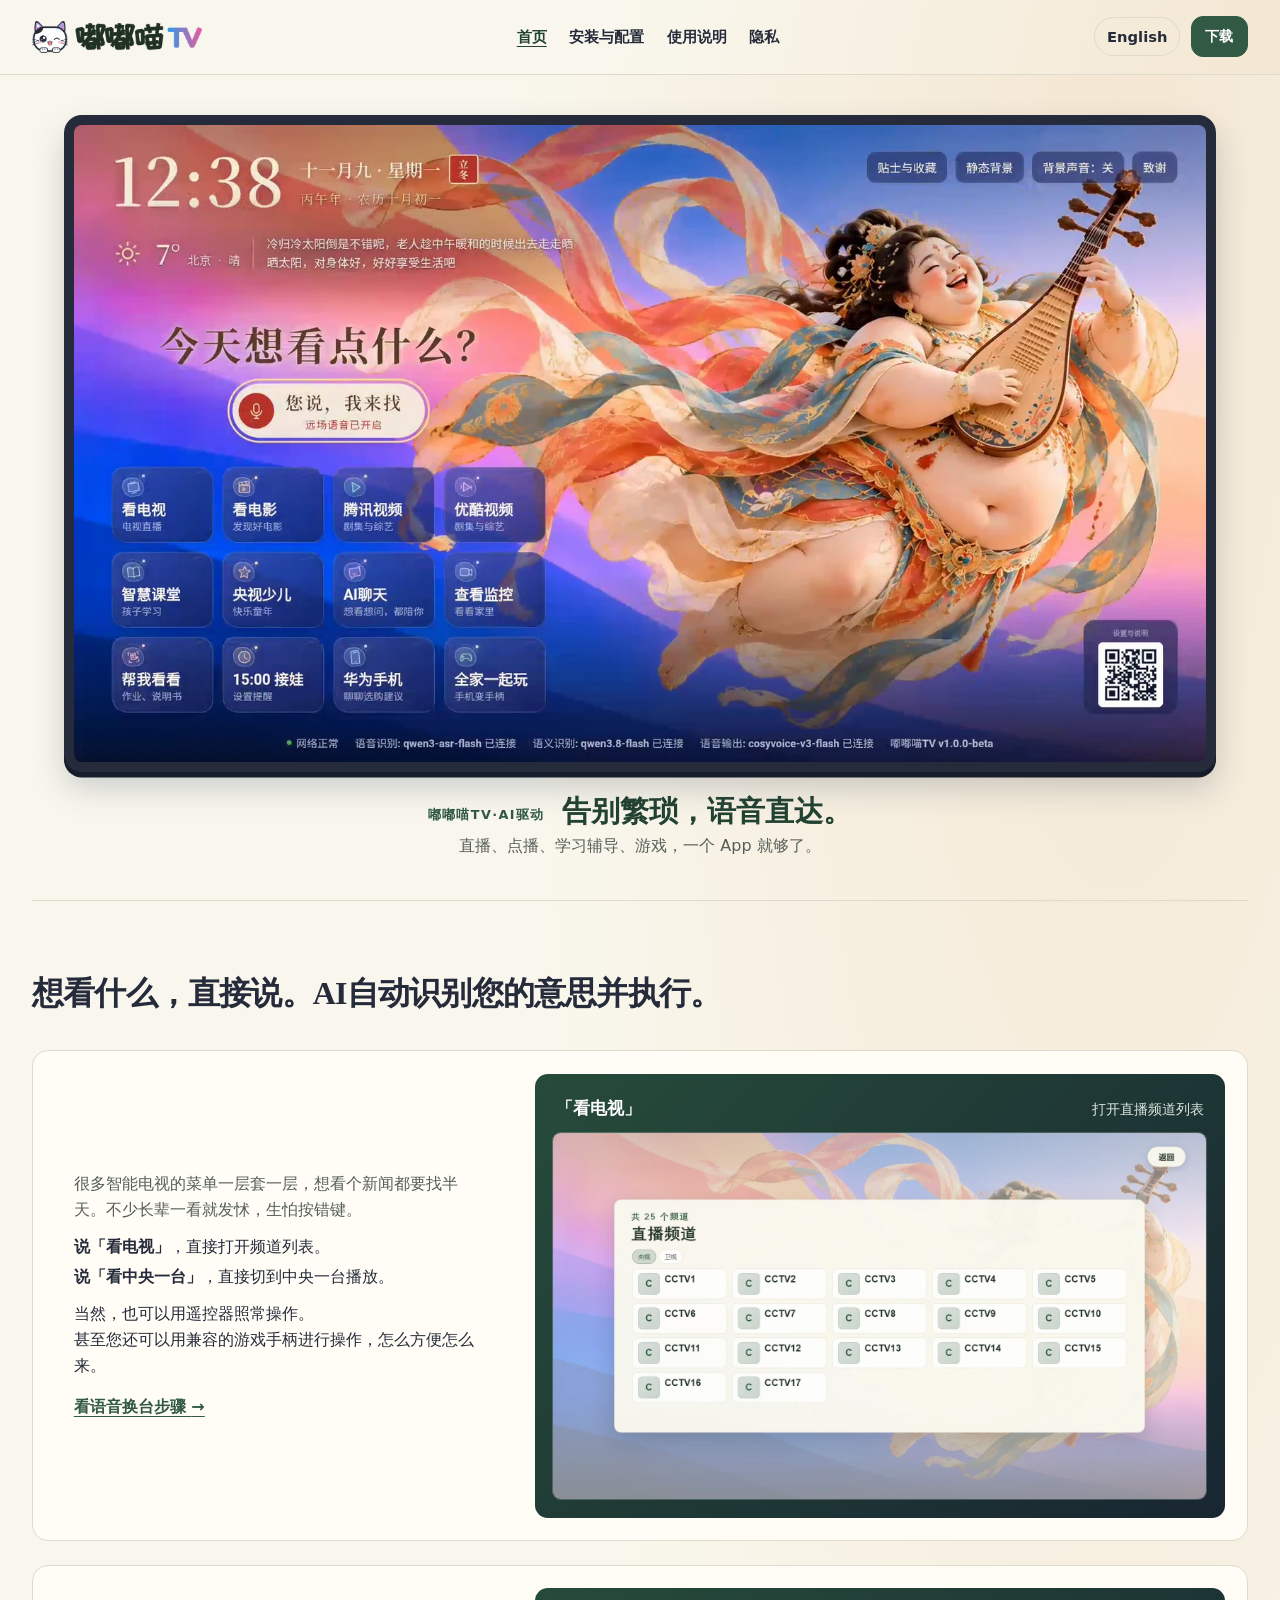
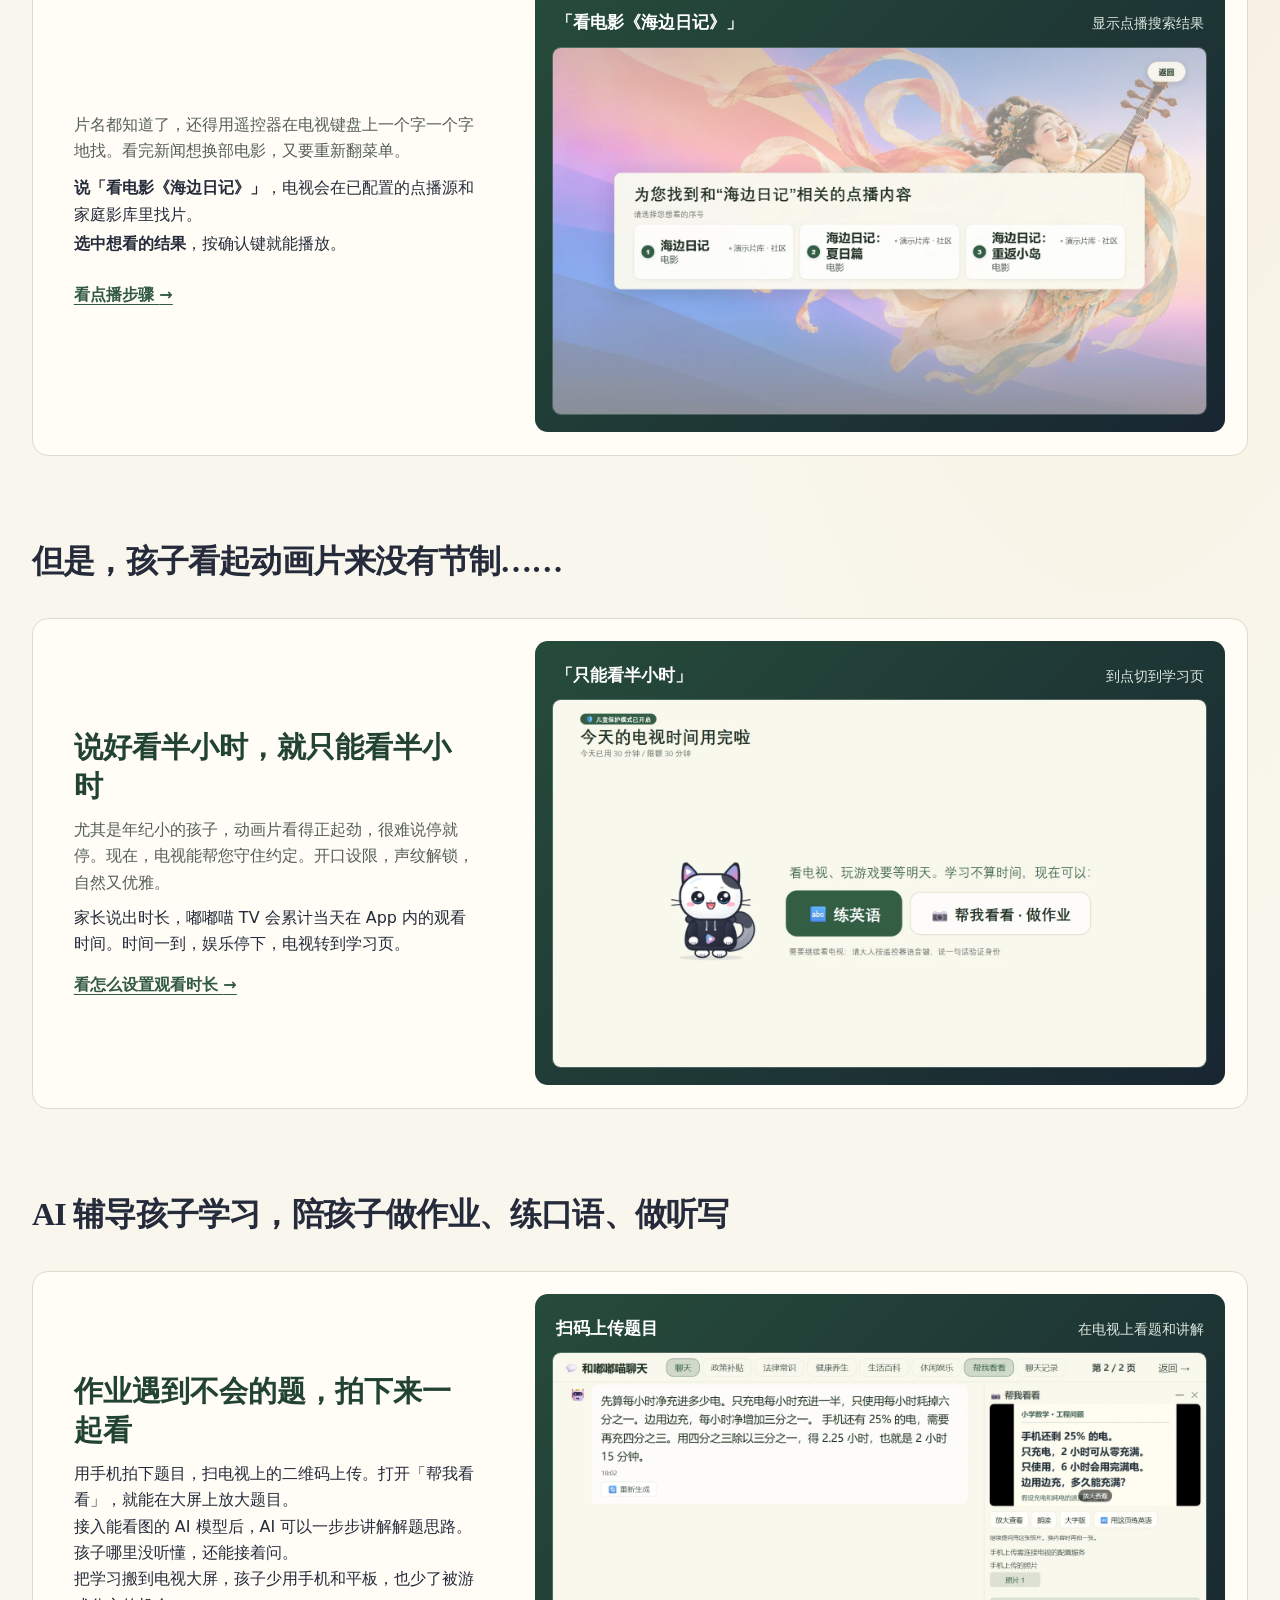
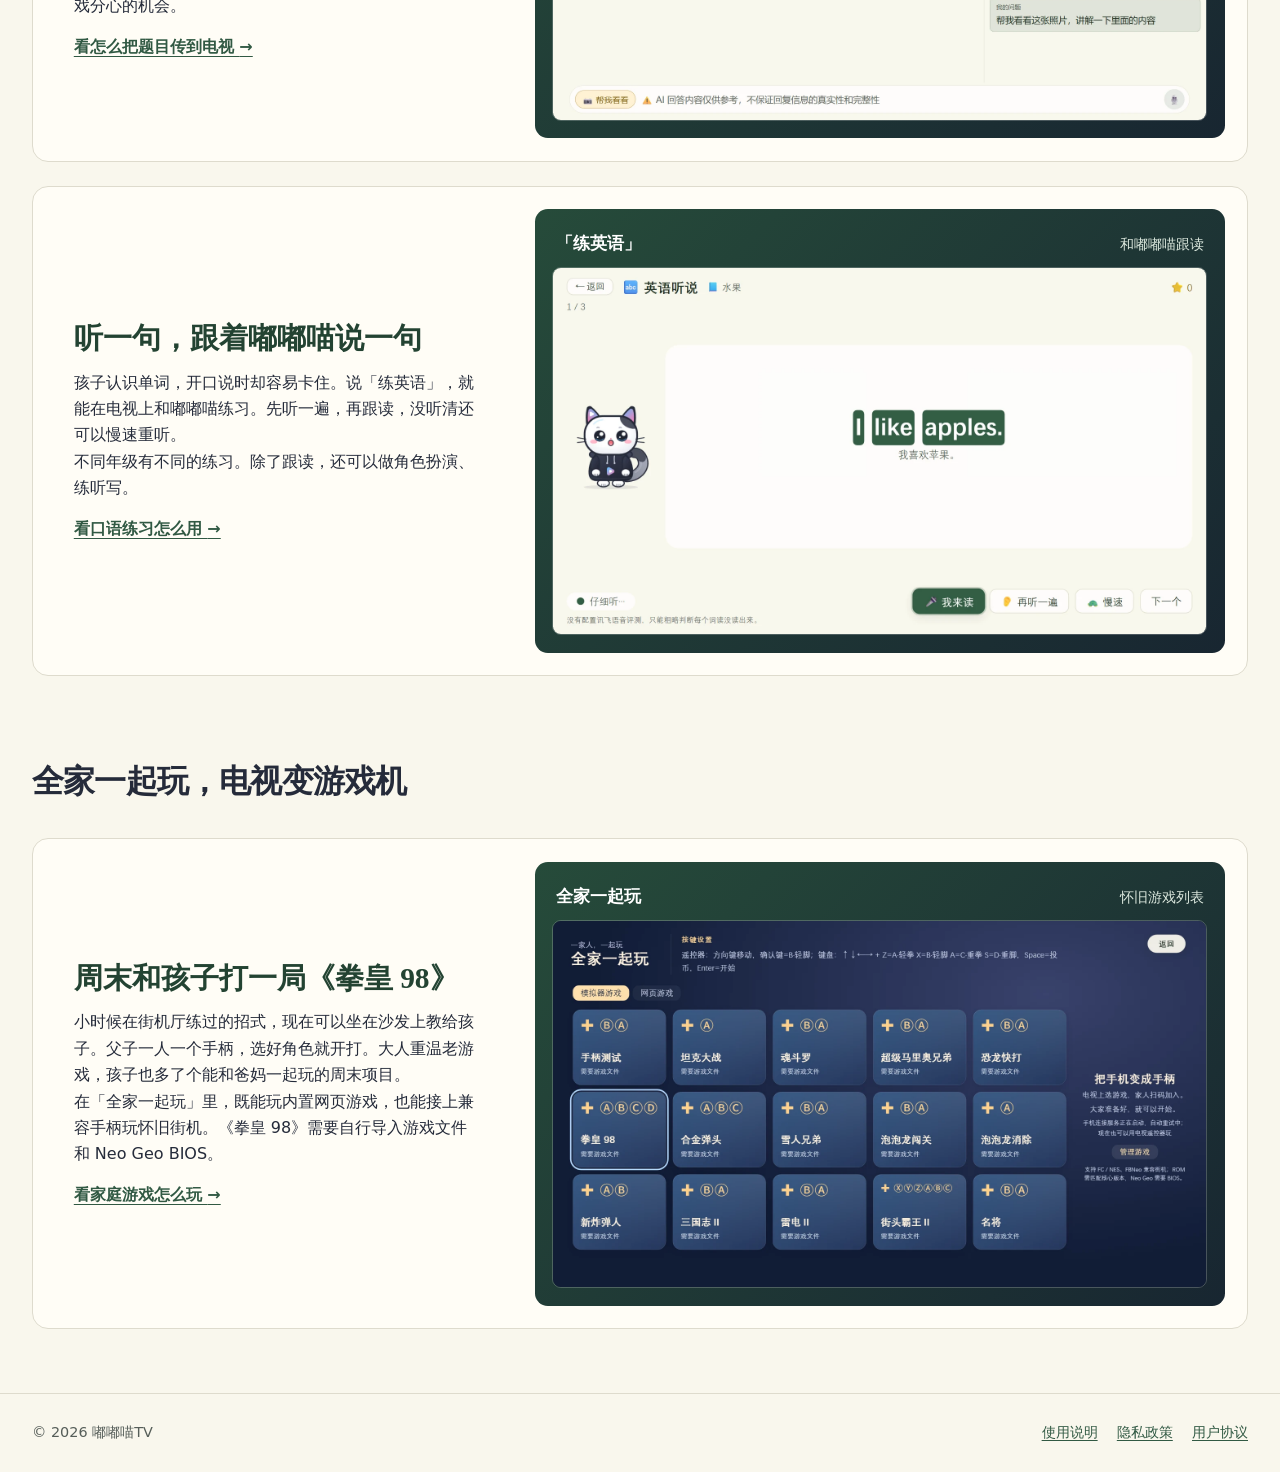
==== index.html @ 06c304d7 "Publish DodoMeow TV static website" ====
<!doctype html>
<html lang="zh-CN">
<head>
  <meta charset="utf-8">
  <meta name="viewport" content="width=device-width, initial-scale=1">
  <title>嘟嘟喵TV｜语音看直播、找电影</title>
  <meta name="description" content="告别繁琐，语音直达。说频道名换台，说片名找电影。完整版支持电视本机语音识别，装好后可让家里电脑上的 AI 助手通过局域网配置。">
  <meta property="og:title" content="嘟嘟喵TV｜告别繁琐，语音直达">
  <meta property="og:description" content="说台名换台，说片名找电影。完整版支持本机语音识别，也能用家里的 AI 助手配置电视。">
  <meta property="og:type" content="website">
  <meta property="og:image" content="media/zh-hero.webp?v=cn-20261109">
  <link rel="alternate" hreflang="en" href="en/index.html">
  <link rel="icon" href="img/favicon.png">
  <link rel="apple-touch-icon" href="img/apple-touch-icon.png">
  <link rel="stylesheet" href="css/base.css">
  <link rel="stylesheet" href="css/home.css?v=section-spacing-20261112">
  <script src="js/home-sections.js" defer></script>
</head>
<body class="home">
  <a class="skip-link button small" href="#content">跳到正文</a>
  <header class="topbar">
    <div class="wrap topbar-inner">
      <a class="brand" href="index.html"><img src="img/lockup-cn.png" alt="嘟嘟喵TV" width="492" height="93"></a>
      <nav class="nav-links" aria-label="主导航">
        <a href="index.html" aria-current="page">首页</a><a href="setup.html">安装与配置</a><a href="guide.html">使用说明</a><a href="privacy-overview.html">隐私</a>
      </nav>
      <div class="nav-end"><a class="locale-link" href="en/index.html" lang="en">English</a><a class="button small" href="setup.html#editions">下载</a></div>
    </div>
  </header>
  <main id="content">
    <section class="home-intro" aria-labelledby="hero-title">
      <figure class="wrap hero-art">
        <div class="tv-screen">
          <video src="media/zh-desktop.mp4?v=cn-20261109" poster="media/zh-desktop.webp?v=cn-20261109" width="1920" height="1080" autoplay muted loop playsinline aria-label="嘟嘟喵电视首页的飞天动态桌面"></video>
        </div>
      </figure>
      <div class="wrap intro-copy">
        <h1 id="hero-title"><span class="eyebrow">嘟嘟喵TV·AI驱动</span> 告别繁琐，语音直达。</h1>
        <p>直播、点播、学习辅导、游戏，一个 App 就够了。</p>
      </div>
    </section>
    <section class="wrap home-screen family-stories" id="family" aria-labelledby="family-title">
      <div class="section-heading">
        <h2 id="family-title">想看什么，直接说。AI自动识别您的意思并执行。</h2>
      </div>
      <article class="family-story" data-promo="live" aria-label="语音看电视">
        <div class="story-copy">
          <p class="story-pain">很多智能电视的菜单一层套一层，想看个新闻都要找半天。不少长辈一看就发怵，生怕按错键。</p>
          <div class="story-commands">
            <p><strong>说「看电视」</strong>，直接打开频道列表。</p>
            <p><strong>说「看中央一台」</strong>，直接切到中央一台播放。</p>
          </div>
          <p>当然，也可以用遥控器照常操作。</p>
          <p>甚至您还可以用兼容的游戏手柄进行操作，怎么方便怎么来。</p>
          <a class="text-link" href="guide.html#live">看语音换台步骤 <span aria-hidden="true">→</span></a>
        </div>
        <figure class="product-visual">
          <figcaption>
            <strong>「看电视」</strong>
            <span>打开直播频道列表</span>
          </figcaption>
          <img class="story-image" src="media/zh-channels.webp?v=family-20261112" width="1600" height="900" alt="国内版嘟嘟喵 TV 的直播频道列表" loading="lazy">
        </figure>
      </article>
      <article class="family-story" data-promo="vod" aria-label="语音点播电影">
        <div class="story-copy">
          <p class="story-pain">片名都知道了，还得用遥控器在电视键盘上一个字一个字地找。看完新闻想换部电影，又要重新翻菜单。</p>
          <div class="story-commands">
            <p><strong>说「看电影《海边日记》」</strong>，电视会在已配置的点播源和家庭影库里找片。</p>
            <p><strong>选中想看的结果</strong>，按确认键就能播放。</p>
          </div>
          <a class="text-link" href="guide.html#movies">看点播步骤 <span aria-hidden="true">→</span></a>
        </div>
        <figure class="product-visual">
          <figcaption>
            <strong>「看电影《海边日记》」</strong>
            <span>显示点播搜索结果</span>
          </figcaption>
          <img class="story-image" src="media/zh-vod-search.webp" width="1600" height="900" alt="嘟嘟喵 TV 在演示片库中找到《海边日记》和相关影片" loading="lazy">
        </figure>
      </article>
      <div class="section-heading">
        <h2>但是，孩子看起动画片来没有节制……</h2>
      </div>
      <article class="family-story" data-promo="limits">
        <div class="story-copy">
          <h3>说好看半小时，就只能看半小时</h3>
          <p class="story-pain">尤其是年纪小的孩子，动画片看得正起劲，很难说停就停。现在，电视能帮您守住约定。开口设限，声纹解锁，自然又优雅。</p>
          <p>家长说出时长，嘟嘟喵 TV 会累计当天在 App 内的观看时间。时间一到，娱乐停下，电视转到学习页。</p>
          <a class="text-link" href="guide.html#limits">看怎么设置观看时长 <span aria-hidden="true">→</span></a>
        </div>
        <figure class="product-visual">
          <figcaption>
            <strong>「只能看半小时」</strong>
            <span>到点切到学习页</span>
          </figcaption>
          <img class="story-image" src="media/zh-viewing-limit.webp?v=current-mascot" width="1600" height="900" alt="观看时间用完后，嘟嘟喵 TV 显示听说练习和作业入口" loading="lazy">
        </figure>
      </article>
      <div class="section-heading">
        <h2>AI 辅导孩子学习，陪孩子做作业、练口语、做听写</h2>
      </div>
      <article class="family-story" data-promo="look">
        <div class="story-copy">
          <h3>作业遇到不会的题，拍下来一起看</h3>
          <p>用手机拍下题目，扫电视上的二维码上传。打开「帮我看看」，就能在大屏上放大题目。</p>
          <p>接入能看图的 AI 模型后，AI 可以一步步讲解解题思路。孩子哪里没听懂，还能接着问。</p>
          <p>把学习搬到电视大屏，孩子少用手机和平板，也少了被游戏分心的机会。</p>
          <a class="text-link" href="guide.html#look">看怎么把题目传到电视 <span aria-hidden="true">→</span></a>
        </div>
        <figure class="product-visual">
          <figcaption>
            <strong>扫码上传题目</strong>
            <span>在电视上看题和讲解</span>
          </figcaption>
          <img class="story-image" src="media/zh-homework-demo.webp?v=fullscreen-ui" width="1600" height="900" alt="嘟嘟喵 TV 显示手机边用边充的原题和解题思路" loading="lazy">
        </figure>
      </article>
      <article class="family-story" id="speaking-practice" data-promo="speaking">
        <div class="story-copy">
          <h3>听一句，跟着嘟嘟喵说一句</h3>
          <p>孩子认识单词，开口说时却容易卡住。说「练英语」，就能在电视上和嘟嘟喵练习。先听一遍，再跟读，没听清还可以慢速重听。</p>
          <p>不同年级有不同的练习。除了跟读，还可以做角色扮演、练听写。</p>
          <a class="text-link" href="guide.html#language">看口语练习怎么用 <span aria-hidden="true">→</span></a>
        </div>
        <figure class="product-visual">
          <figcaption>
            <strong>「练英语」</strong>
            <span>和嘟嘟喵跟读</span>
          </figcaption>
          <img class="story-image" src="media/zh-practice.webp" width="1600" height="900" alt="国内版英语跟读界面，嘟嘟喵陪孩子练习 I like apples" loading="lazy">
        </figure>
      </article>
      <div class="section-heading" id="family-games">
        <h2>全家一起玩，电视变游戏机</h2>
      </div>
      <article class="family-story" data-promo="games">
        <div class="story-copy">
          <h3>周末和孩子打一局《拳皇 98》</h3>
          <p>小时候在街机厅练过的招式，现在可以坐在沙发上教给孩子。父子一人一个手柄，选好角色就开打。大人重温老游戏，孩子也多了个能和爸妈一起玩的周末项目。</p>
          <p>在「全家一起玩」里，既能玩内置网页游戏，也能接上兼容手柄玩怀旧街机。《拳皇 98》需要自行导入游戏文件和 Neo Geo BIOS。</p>
          <a class="text-link" href="guide.html#games">看家庭游戏怎么玩 <span aria-hidden="true">→</span></a>
        </div>
        <figure class="product-visual">
          <figcaption>
            <strong>全家一起玩</strong>
            <span>怀旧游戏列表</span>
          </figcaption>
          <img class="story-image" src="media/zh-retro-games.webp" width="1600" height="900" alt="国内版家庭游戏大厅的怀旧游戏列表，焦点停在拳皇 98" loading="lazy">
        </figure>
      </article>
    </section>
  </main>
  <footer class="site-footer"><div class="wrap footer-inner"><span>© 2026 嘟嘟喵TV</span><div class="footer-links"><a href="guide.html">使用说明</a><a href="privacy.html">隐私政策</a><a href="terms.html">用户协议</a></div></div></footer>
</body>
</html>
---- css/base.css ----
:root {
  color-scheme: light;
  --canvas: #f9f7ed;
  --paper: #fffdf6;
  --ink: #252b3a;
  --muted: #565e59;
  --green: #315943;
  --green-dark: #234332;
  --line: #dedbcd;
  --blue: #5bc2ff;
  --pink: #ff7eb6;
  --sans: "Microsoft YaHei UI", "PingFang SC", "Noto Sans CJK SC", system-ui, sans-serif;
  --serif: "Noto Serif CJK SC", "Songti SC", "SimSun", Georgia, serif;
  --wrap: 76rem;
}
:root[lang="en"] { --serif: Georgia, "Times New Roman", serif; }

*, *::before, *::after { box-sizing: border-box; }
html { scroll-padding-top: 1.25rem; }
body { margin: 0; background: var(--canvas); color: var(--ink); font: 1rem/1.65 var(--sans); }
button, input { font: inherit; }
button { color: inherit; }
h1, h2, h3, p { margin: 0; }
img, video { display: block; max-width: 100%; }
a { color: var(--green); }
:focus-visible { outline: 3px solid var(--green); outline-offset: 4px; }
[hidden] { display: none !important; }

.wrap { width: min(100% - 3rem, var(--wrap)); margin-inline: auto; }
.topbar { border-bottom: 1px solid var(--line); }
.topbar-inner {
  display: flex;
  align-items: center;
  justify-content: space-between;
  gap: 1.25rem;
  min-height: 4.6rem;
  padding-block: .65rem;
}
.brand { display: inline-flex; align-items: center; flex: 0 0 auto; }
.brand img { width: 10.6rem; height: auto; }
.nav-links { display: flex; flex-wrap: wrap; gap: .35rem 1.4rem; align-items: center; }
.nav-links a, .locale-link { text-decoration: none; color: var(--ink); font-size: .92rem; font-weight: 650; }
.nav-links a:hover, .locale-link:hover { text-decoration: underline; text-underline-offset: .25em; }
.locale-link { padding: .4rem .75rem; border: 1px solid var(--line); border-radius: 2rem; white-space: nowrap; }
.nav-end { display: flex; gap: .8rem; align-items: center; }

.button {
  min-height: 2.85rem;
  padding: .65rem 1.1rem;
  border: 1px solid var(--green);
  border-radius: .75rem;
  background: var(--green);
  color: white;
  text-decoration: none;
  font-weight: 700;
  line-height: 1.35;
  display: inline-flex;
  align-items: center;
  justify-content: center;
  gap: .45rem;
  cursor: pointer;
  text-align: center;
}
.button:hover { background: var(--green-dark); }
.button.outline { background: transparent; color: var(--green-dark); border-color: #aab7a8; }
.button.outline:hover { background: #e9eee3; }
.button[aria-disabled="true"], .button:disabled { cursor: default; opacity: .48; }
.button.small { min-height: 2.55rem; font-size: .9rem; padding: .5rem .85rem; }
.button svg { width: 1rem; height: 1rem; flex: none; }
.text-link { display: inline-block; text-underline-offset: .22em; font-weight: 700; }
.eyebrow { color: var(--green); font-size: .8rem; font-weight: 800; letter-spacing: .11em; }
.skip-link { position: absolute; z-index: 5; top: .5rem; left: .5rem; transform: translateY(-170%); }
.skip-link:focus { transform: none; }

.site-footer { border-top: 1px solid var(--line); padding: 1.7rem 0; color: var(--muted); font-size: .9rem; }
.footer-inner { display: flex; flex-wrap: wrap; align-items: center; justify-content: space-between; gap: .8rem 1.5rem; }
.footer-links { display: flex; gap: .45rem 1.2rem; flex-wrap: wrap; }
.footer-links a { text-underline-offset: .2em; }

.clip-dialog {
  width: min(56rem, calc(100% - 1.25rem));
  max-height: calc(100% - 1.25rem);
  padding: 0;
  border: 1px solid #d8d7cc;
  border-radius: 1rem;
  background: var(--paper);
  color: var(--ink);
  box-shadow: 0 1.25rem 5rem #16221950;
}
.clip-dialog::backdrop { background: #1b2823bb; }
.clip-heading { display: flex; align-items: center; justify-content: space-between; gap: .75rem; padding: .65rem .8rem .65rem 1.15rem; }
.clip-heading h2 { font-size: 1.05rem; }
.clip-dialog video { width: 100%; max-height: min(69vh, 35rem); background: #161c22; }
.clip-note { padding: .65rem 1.15rem .85rem; font-size: .86rem; color: var(--muted); }

@media (max-width: 650px) {
  .wrap { width: calc(100% - 2rem); }
  .topbar-inner { min-height: 3.9rem; gap: .5rem; }
  .brand img { width: 8.25rem; }
  .nav-end { gap: .5rem; }
  .locale-link { font-size: .83rem; }
}
---- css/home.css ----
html:has(> .home) {
  --topbar-height: calc(4.6rem + 1px);
  scroll-padding-top: var(--topbar-height);
  scroll-snap-type: y proximity;
}
html:has(> .detail-page) { scroll-snap-type: none; }
.home {
  background:
    radial-gradient(ellipse at 87% 3%, #f4e7d3 0%, transparent 38rem),
    var(--canvas);
}
.home .topbar {
  position: sticky;
  top: 0;
  z-index: 3;
  background: linear-gradient(105deg, var(--canvas) 48%, #f4e7d3);
}
.home .topbar-inner { gap: 1.35rem; }
.home .nav-end { gap: .65rem; }
.home .nav-links a[aria-current="page"] {
  color: var(--green-dark);
  text-decoration: underline;
  text-underline-offset: .25em;
}
.home-intro, .home-screen {
  min-height: calc(100vh - var(--topbar-height));
  min-height: calc(100dvh - var(--topbar-height));
  scroll-snap-align: start;
}
.home-intro {
  --intro-spacing: clamp(.75rem, 2.5vh, 1.5rem);
  --intro-copy-height: 4.25rem;
  display: grid;
  align-content: center;
  gap: var(--intro-spacing);
  padding-block: var(--intro-spacing);
}
.intro-copy { text-align: center; }
.intro-copy h1 {
  font: 700 clamp(1.35rem, 2.25vw, 2rem)/1.2 var(--serif);
  color: var(--green-dark);
}
.intro-copy .eyebrow {
  display: inline-block;
  font-family: var(--sans);
  margin-inline-end: .65rem;
  vertical-align: middle;
}
.intro-copy p { margin-top: .3rem; color: var(--muted); }
.hero-art {
  max-width: 72rem;
  max-width: clamp(16rem, calc((100dvh - var(--topbar-height) - var(--intro-spacing) * 3 - var(--intro-copy-height) - 1rem) * 16 / 9), 72rem);
  margin-block: 0;
}
.home-screen {
  display: grid;
  align-content: center;
  padding-block: clamp(1rem, 2.6vh, 2.25rem);
  border-top: 1px solid var(--line);
}
.home .site-footer { scroll-snap-align: end; }
.tv-screen {
  position: relative;
  border: clamp(.35rem, .8vw, .7rem) solid #252b3a;
  background: #252b3a;
  border-radius: clamp(.65rem, 1.4vw, 1.2rem);
  box-shadow: 0 1rem 2rem #1f2d4935, 0 .35rem 0 #161c26;
  overflow: hidden;
}
.tv-screen video { width: 100%; height: auto; }
.play-link {
  display: inline-flex;
  align-items: center;
  gap: .32rem;
  border: 0;
  background: transparent;
  color: var(--green-dark);
  padding: .25rem .35rem;
  min-height: 2.75rem;
  font-weight: 750;
  cursor: pointer;
}
.play-link:hover { text-decoration: underline; text-underline-offset: .22em; }
.play-link svg { width: 1rem; height: 1rem; }

.section-heading { margin-bottom: 1.05rem; }
.section-heading :is(h1, h2) {
  font: 700 clamp(1.95rem, 3.7vw, 3.25rem)/1.15 var(--serif);
  margin-block: .32em .3em;
  letter-spacing: -.025em;
  text-wrap: balance;
}
.section-heading > p:last-child { color: var(--muted); }

.feature-grid { display: grid; grid-template-columns: repeat(3, minmax(0, 1fr)); gap: clamp(.85rem, 2vw, 1.5rem); }
.feature-card {
  display: flex;
  flex-direction: column;
  border: 1px solid var(--line);
  border-radius: 1rem;
  overflow: hidden;
  background: var(--paper);
}
.feature-image { display: block; width: 100%; height: auto; aspect-ratio: 16 / 9; object-fit: cover; }
.feature-copy { display: flex; flex: 1; flex-direction: column; gap: .55rem; padding: clamp(.95rem, 2vw, 1.45rem); }
.feature-copy :is(h2, h3) { color: var(--green-dark); font-size: clamp(1.12rem, 1.6vw, 1.5rem); line-height: 1.35; }
.feature-copy p { color: var(--muted); }
.feature-copy > .text-link { align-self: flex-start; margin-top: auto; padding-top: .3rem; }
.guide-summary { padding-block: clamp(1.5rem, 4vw, 3rem) clamp(2rem, 5vw, 4rem); }
.guide-summary .section-heading { margin-bottom: clamp(1.25rem, 3vw, 2rem); }
.feature-actions { display: flex; flex-wrap: wrap; gap: .25rem 1rem; align-items: center; margin-top: auto; }
.feature-actions .play-link { padding-inline: 0; }

.family-stories { padding-block: clamp(2rem, 5vw, 4rem); }
.family-stories .section-heading { margin-bottom: clamp(1rem, 2.5vw, 1.8rem); }
.family-stories .section-heading h2 { font-size: clamp(1.4rem, 2.5vw, 2.25rem); }
.family-story {
  display: grid;
  grid-template-columns: minmax(0, .78fr) minmax(0, 1.22fr);
  align-items: center;
  gap: clamp(1.1rem, 3vw, 2.5rem);
  padding: clamp(.8rem, 2vw, 1.4rem);
  border: 1px solid var(--line);
  border-radius: 1rem;
  background: var(--paper);
}
.family-story + .family-story { margin-top: clamp(.95rem, 2vw, 1.5rem); }
.family-stories .family-story + .section-heading { margin-top: clamp(2.5rem, 6vw, 5rem); }
.product-visual {
  margin: 0;
  padding: clamp(.55rem, 1.5vw, 1.1rem);
  border-radius: .8rem;
  background: linear-gradient(135deg, #264b3a, #182631);
  color: #fff;
}
.product-visual figcaption {
  display: flex;
  flex-wrap: wrap;
  justify-content: space-between;
  align-items: baseline;
  gap: .15rem .85rem;
  padding: .15rem .2rem .6rem;
}
.product-visual figcaption strong { font-size: clamp(.95rem, 1.35vw, 1.18rem); }
.product-visual figcaption span { color: #dce8de; font-size: .86rem; }
.story-image {
  width: 100%;
  height: auto;
  aspect-ratio: 16 / 9;
  border: 1px solid #ffffff35;
  border-radius: .55rem;
}
.story-copy { padding: clamp(.25rem, 1.6vw, 1.15rem); }
.story-copy h3 {
  margin-bottom: .75rem;
  color: var(--green-dark);
  font: 700 clamp(1.4rem, 2.3vw, 2rem)/1.3 var(--serif);
}
.story-copy .story-pain { color: var(--muted); margin-bottom: .55rem; }
.story-commands { margin-block: .65rem; }
.story-commands p + p { margin-top: .2rem; }
.story-copy .text-link { margin-top: .9rem; }

.home-panel {
  padding: clamp(1.2rem, 4vw, 2.85rem);
  border: 1px solid #d7dfd1;
  border-radius: 1rem;
  background: #edf1e7;
}
.home-panel .section-heading { margin-bottom: 1rem; }
.privacy-points { display: grid; grid-template-columns: 1fr 1fr; gap: .9rem 2rem; }
.privacy-points h3, .setup-method h3 { font-size: clamp(1.06rem, 2vw, 1.35rem); margin-bottom: .3rem; }
.privacy-points p, .setup-method li, .panel-note { color: #45524b; }
.privacy-points p + p { margin-top: .5rem; overflow-wrap: anywhere; }
.panel-note { margin-top: 1rem; padding-top: .72rem; border-top: 1px solid #d5ddd0; font-size: .9rem; }

.setup-page, .privacy-page {
  display: flex;
  flex-direction: column;
  min-height: 100dvh;
}
.setup-page { background: var(--canvas); }
:is(.setup-page, .privacy-page) > main { flex: 1; display: grid; }
:is(.setup-page, .privacy-page) .site-footer { padding-block: .55rem; }
.privacy-page #privacy {
  align-self: center;
  padding-block: clamp(.85rem, 2.4vh, 1.9rem);
}
.privacy-page .home-panel { padding: clamp(1rem, min(3vw, 4vh), 2.6rem); }
.privacy-page .section-heading h1 { margin-top: 0; }
#setup {
  min-height: 0;
  border: 0;
  align-content: stretch;
  grid-template-rows: auto auto 1fr auto;
  padding-block: clamp(.85rem, 2.4vh, 1.9rem) clamp(.75rem, 2vh, 1.7rem);
  gap: clamp(.8rem, 2vh, 1.55rem);
}
.setup-heading {
  display: flex;
  align-items: center;
  justify-content: space-between;
  gap: 1rem 2rem;
  padding: clamp(1rem, 3vh, 2rem) clamp(1rem, 3vw, 2.3rem);
  border-radius: 1rem;
  background: linear-gradient(110deg, #1f3e31, #365a45);
  color: #fffdf6;
}
.setup-heading h1 {
  font: 700 clamp(1.85rem, 3.4vw, 3rem)/1.13 var(--serif);
  letter-spacing: -.025em;
}
.setup-heading p { margin-top: .35rem; color: #e0ebdd; font-size: .92rem; line-height: 1.4; }
.setup-heading .button {
  flex-shrink: 0;
  border-color: #fffdf6;
  background: #fffdf6;
  color: var(--green-dark);
  font-size: .92rem;
}
.setup-heading .button:hover { border-color: #e6edde; background: #e6edde; }
.setup-heading .button:focus-visible { outline-color: #fffdf6; }
.setup-paths {
  display: grid;
  grid-template-columns: minmax(0, .85fr) minmax(0, 1.15fr);
  gap: clamp(.8rem, 1.6vw, 1.25rem);
}
.setup-method {
  padding: clamp(.9rem, 2.3vh, 1.6rem) clamp(.9rem, 2vw, 1.5rem);
  border: 1px solid var(--line);
  border-radius: .9rem;
  background: var(--paper);
}
.setup-method:first-child { background: #edf1e7; border-color: #d7e0d2; }
.setup-method h2, .setup-editions h2 {
  color: var(--green-dark);
  font: 700 clamp(1.12rem, 1.9vw, 1.52rem)/1.25 var(--serif);
}
.setup-example {
  margin: .65rem 0;
  padding-inline-start: .75rem;
  border-inline-start: 2px solid #94aa90;
  color: var(--green-dark);
  font-size: clamp(.96rem, 1.4vw, 1.12rem);
  line-height: 1.5;
}
.setup-prompt, .setup-steps { color: var(--muted); font-size: .88rem; line-height: 1.4; }
.setup-steps {
  display: grid;
  grid-template-columns: repeat(2, minmax(0, 1fr));
  gap: .65rem 1rem;
  margin: .6rem 0 0;
  padding: 0;
  list-style: none;
}
.setup-steps li { position: relative; padding-inline-start: 1.55rem; }
.setup-steps li::before {
  content: counter(list-item);
  position: absolute;
  inset-inline-start: 0;
  top: .02rem;
  display: grid;
  place-items: center;
  width: 1.15rem;
  height: 1.15rem;
  border-radius: 50%;
  background: #e6eee3;
  color: var(--green-dark);
  font-size: .72rem;
  font-weight: 750;
}
.setup-steps strong { color: var(--ink); }
.guide-links { display: flex; flex-wrap: wrap; gap: .65rem 1.25rem; align-items: center; margin-top: 1rem; }

.setup-editions {
  display: grid;
  grid-template-rows: auto 1fr;
  padding-block-start: .65rem;
  border-top: 1px solid var(--line);
}
.edition-grid {
  display: grid;
  grid-template-columns: repeat(2, minmax(0, 1fr));
  grid-template-rows: repeat(2, 1fr);
  gap: 1px;
  margin: .45rem 0 0;
  padding: 1px;
  border-radius: .65rem;
  background: var(--line);
  overflow: hidden;
  list-style: none;
}
.edition-grid a {
  display: grid;
  align-content: center;
  grid-template-columns: minmax(0, 1fr) auto;
  align-items: baseline;
  column-gap: .55rem;
  height: 100%;
  padding: clamp(.42rem, 1vh, .75rem) clamp(.55rem, 1.35vw, 1rem);
  background: var(--paper);
  overflow-wrap: anywhere;
  text-decoration: none;
}
.edition-grid a:hover { background: #edf1e7; }
.edition-grid a:focus-visible { outline-offset: -3px; }
.edition-grid h3 { color: var(--green-dark); font-size: clamp(1rem, 2.05vh, 1.35rem); line-height: 1.3; }
.edition-download { color: var(--green); font-size: .78rem; font-weight: 750; text-align: end; }
.edition-grid a:hover .edition-download { text-decoration: underline; }
.edition-grid p { grid-column: 1 / -1; margin-top: .2rem; color: var(--muted); font-size: clamp(.85rem, 1.7vh, 1.1rem); line-height: 1.35; }
.setup-device-note {
  display: flex;
  gap: .25rem .7rem;
  align-items: baseline;
  color: var(--muted);
  font-size: .81rem;
  line-height: 1.4;
}
.setup-device-note strong { flex-shrink: 0; color: var(--green-dark); }

@media (min-width: 761px) and (max-height: 800px) {
  #setup { gap: .75rem; }
  .setup-heading { padding-block: clamp(.9rem, 2.4vh, 1.35rem); }
  .privacy-page .home-panel { padding: 1.25rem clamp(1.25rem, 3vw, 2.6rem); }
  .privacy-page .section-heading h1 { font-size: clamp(1.85rem, 3vw, 2.5rem); }
  .privacy-page .privacy-points p { line-height: 1.45; }
}
@media (min-width: 1000px) and (min-height: 850px) {
  #setup { gap: clamp(1.25rem, 3vh, 2.25rem); }
  .setup-heading { padding-block: clamp(1.6rem, 4vh, 2.8rem); }
  .setup-method { padding-block: clamp(1.3rem, 3.2vh, 2.1rem); }
  .setup-steps { row-gap: 1rem; }
  .setup-editions { padding-block-start: 1rem; }
}
@media (max-width: 950px) {
  .home .topbar-inner { gap: .7rem; }
  .home .nav-links { gap: .35rem .8rem; }
}
@media (max-width: 760px) {
  html:has(> .home) { --topbar-height: calc(5.85rem + 1px); }
  .home-intro { --intro-copy-height: 6rem; }
  .intro-copy .eyebrow { display: block; margin: 0 0 .35rem; }
  .home .topbar-inner {
    display: grid;
    grid-template-columns: auto minmax(0, 1fr);
    grid-template-rows: 3.6rem 2.25rem;
    gap: 0 .45rem;
    padding-block: 0;
  }
  .home .nav-end { justify-self: end; }
  .home .nav-links { grid-row: 2; grid-column: 1 / -1; flex-wrap: nowrap; justify-content: space-between; gap: .45rem; }
  .home .nav-links a { font-size: .84rem; white-space: nowrap; }
  .feature-grid, .family-story, .setup-paths, .privacy-points { grid-template-columns: 1fr; }
}
@media (max-width: 480px) {
  .home .nav-end .button { min-height: 2.3rem; font-size: .78rem; padding-inline: .54rem; }
  .home .topbar-inner { column-gap: .4rem; }
  .setup-heading, .setup-device-note { align-items: flex-start; flex-direction: column; }
  .setup-steps { grid-template-columns: 1fr; }
  .edition-grid a { grid-template-columns: 1fr; }
  .edition-download { grid-row: 3; margin-top: .22rem; text-align: start; }
}
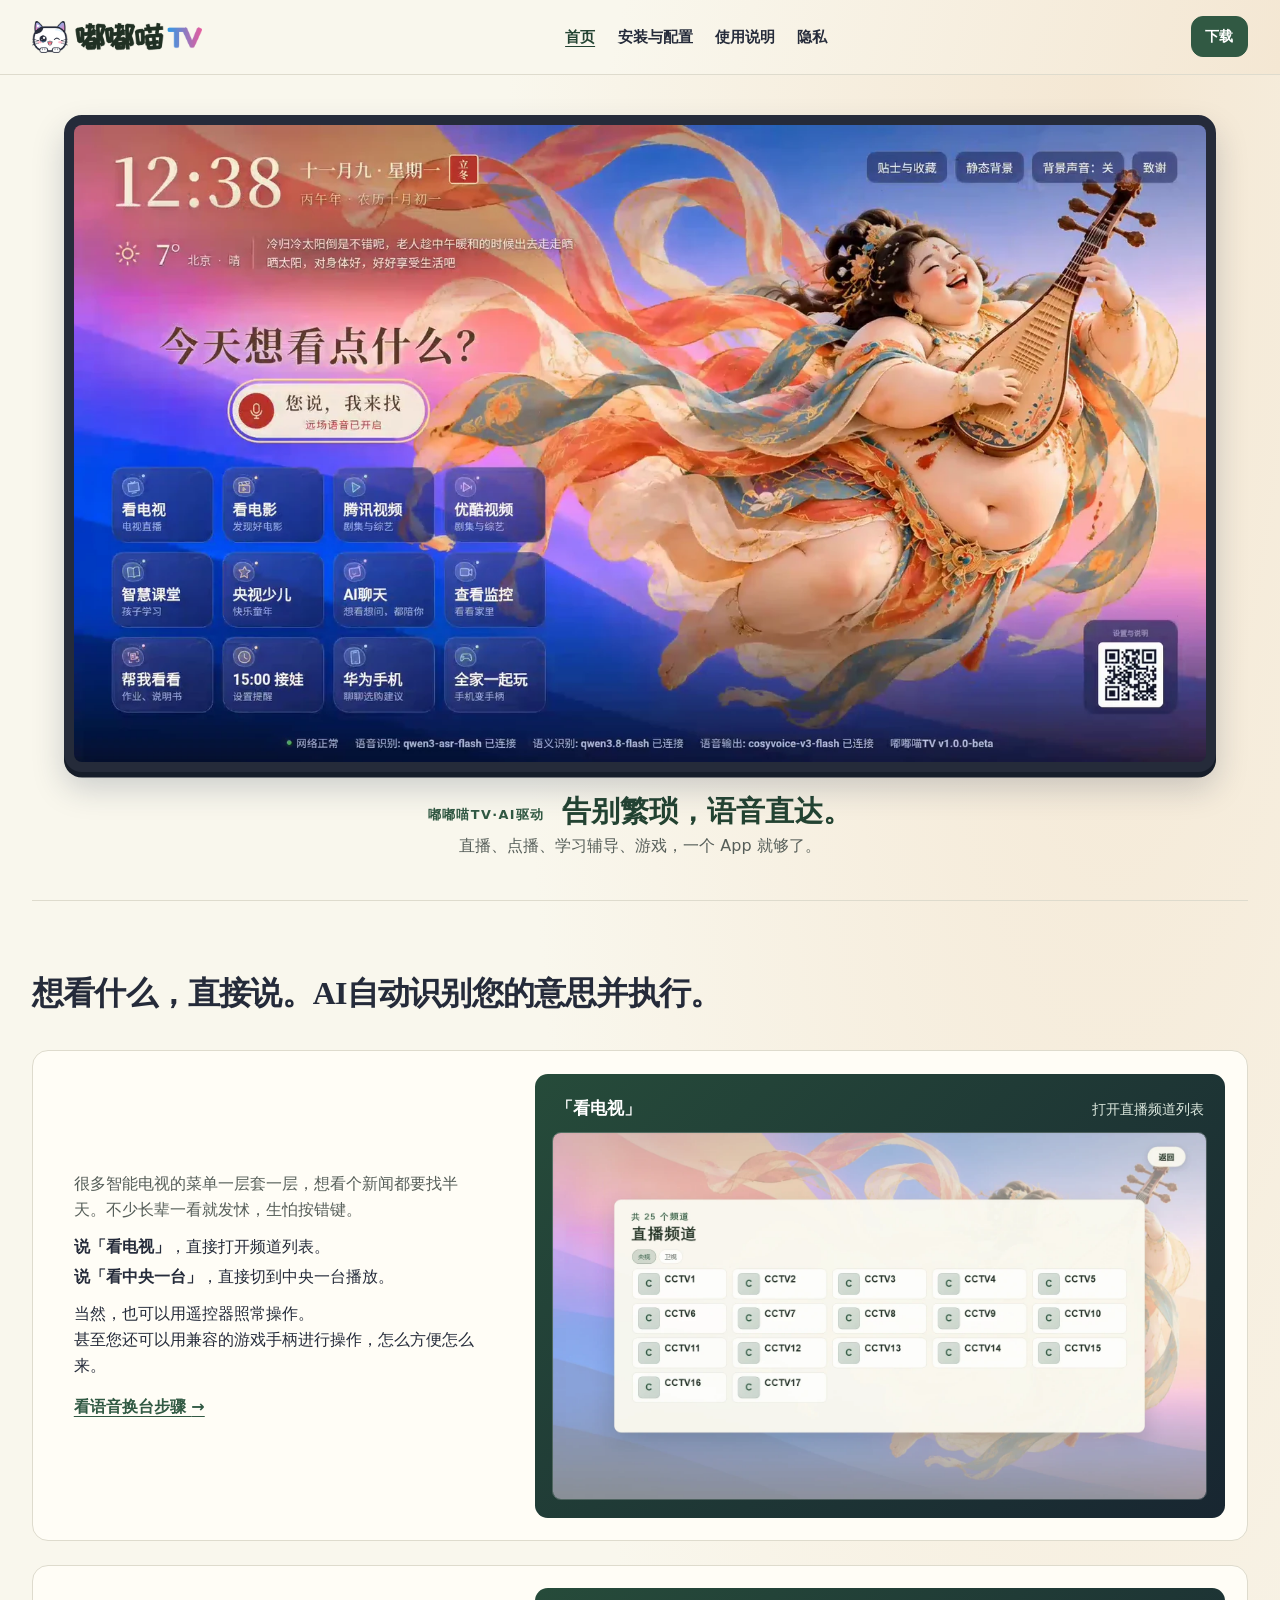
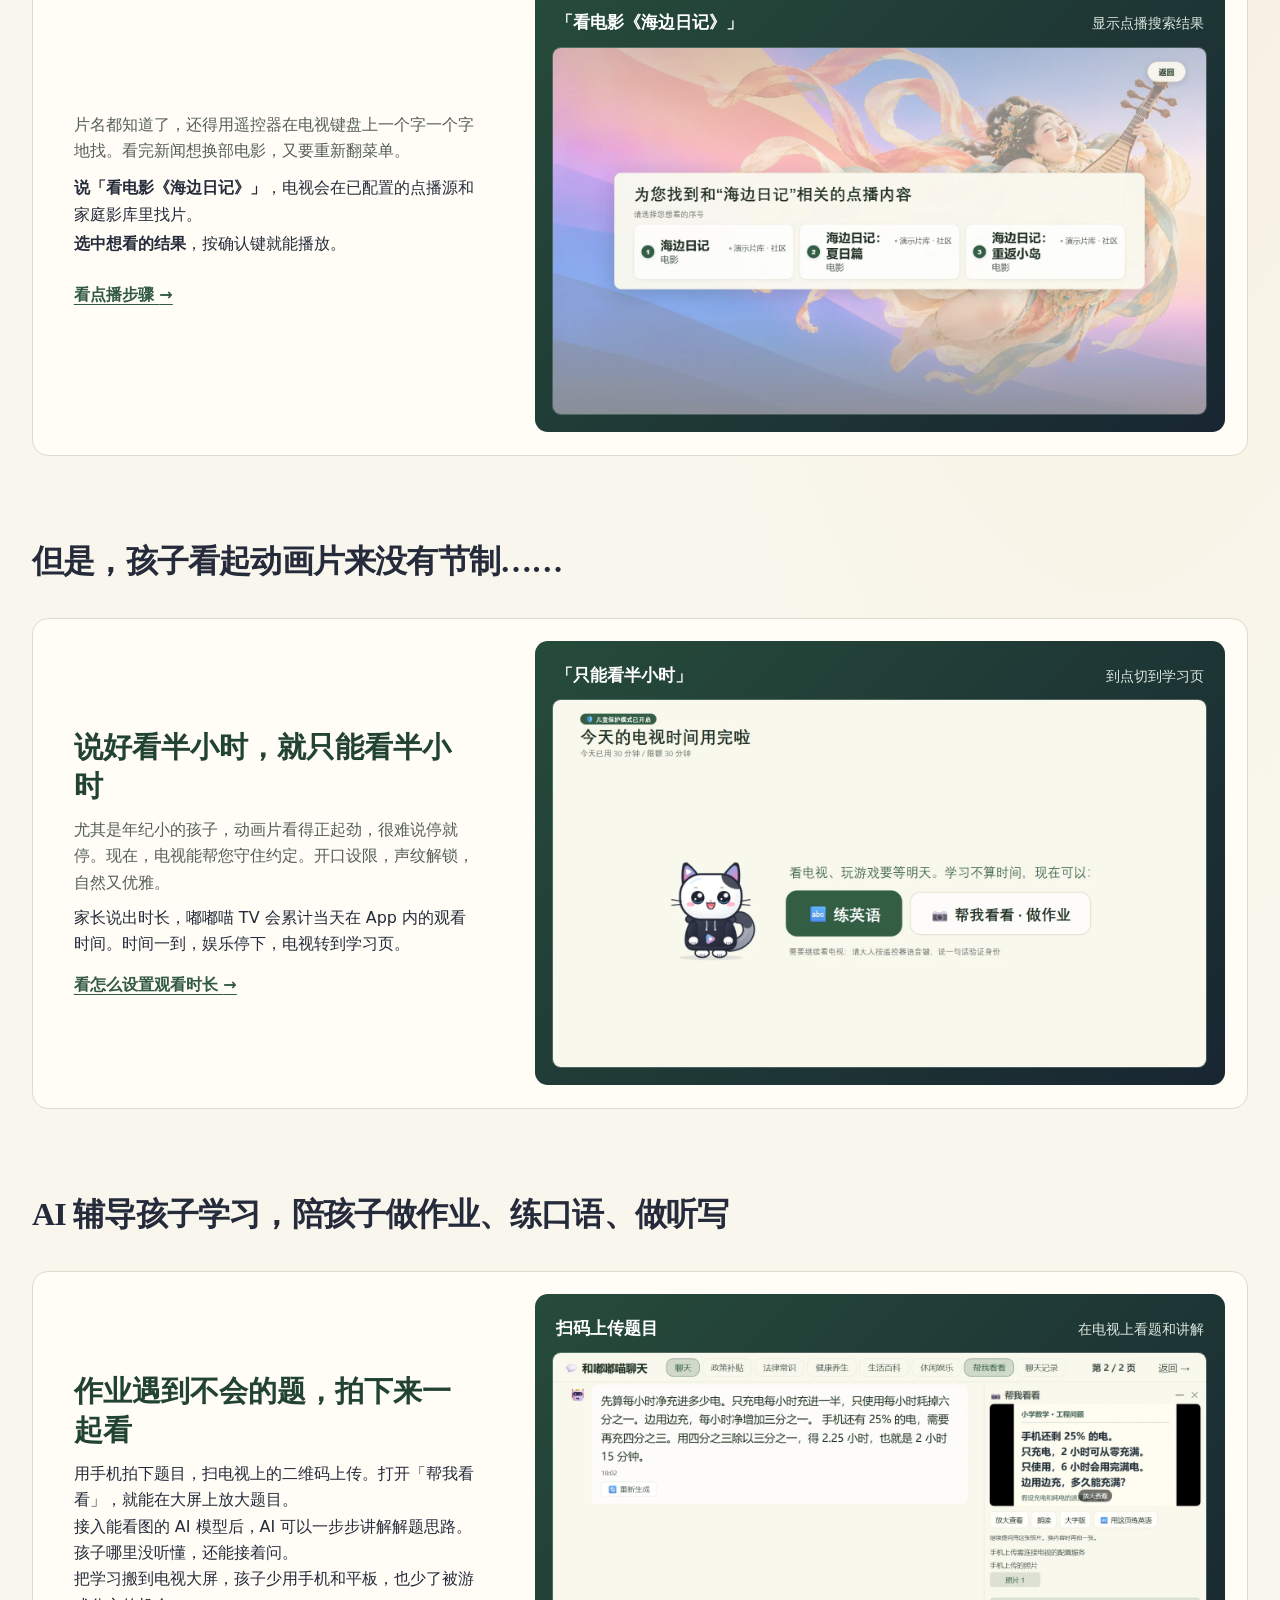
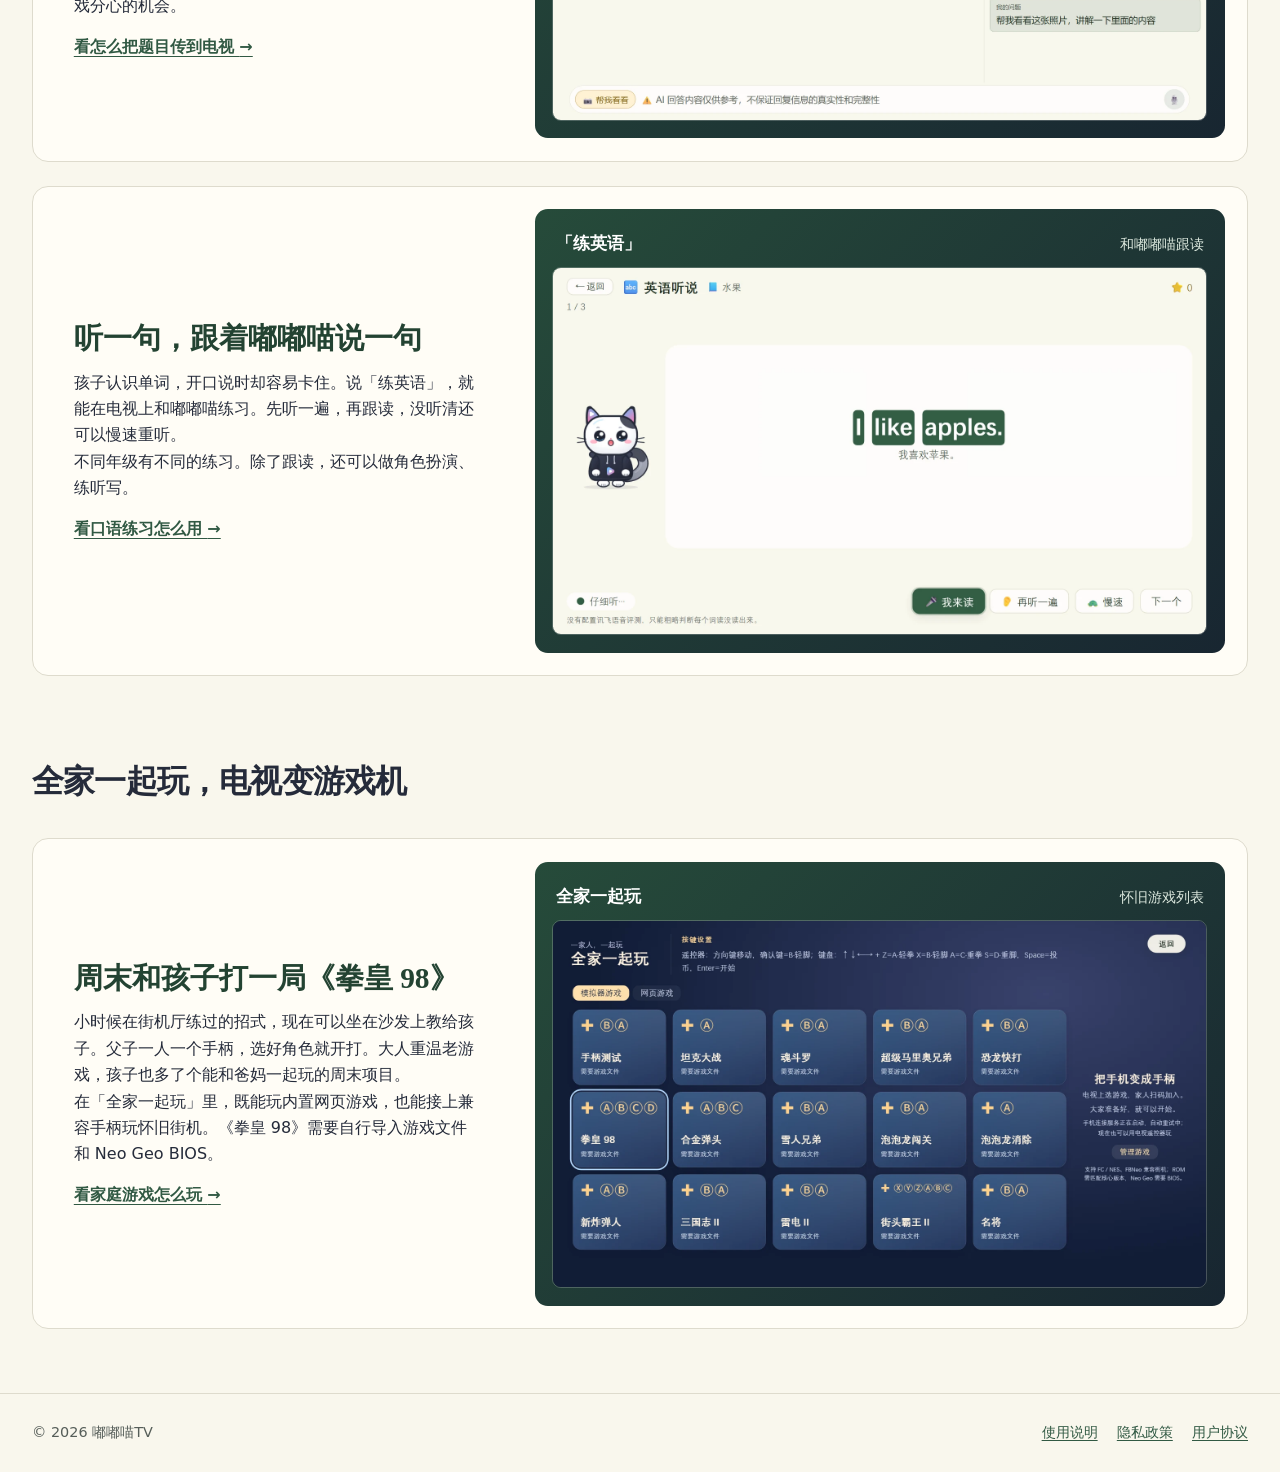
==== commit d23cd497: "Publish the Chinese-only NewTV site" ====
--- a/index.html
+++ b/index.html
@@ -9,7 +9,6 @@
   <meta property="og:description" content="说台名换台，说片名找电影。完整版支持本机语音识别，也能用家里的 AI 助手配置电视。">
   <meta property="og:type" content="website">
   <meta property="og:image" content="media/zh-hero.webp?v=cn-20261109">
-  <link rel="alternate" hreflang="en" href="en/index.html">
   <link rel="icon" href="img/favicon.png">
   <link rel="apple-touch-icon" href="img/apple-touch-icon.png">
   <link rel="stylesheet" href="css/base.css">
@@ -24,7 +23,7 @@
       <nav class="nav-links" aria-label="主导航">
         <a href="index.html" aria-current="page">首页</a><a href="setup.html">安装与配置</a><a href="guide.html">使用说明</a><a href="privacy-overview.html">隐私</a>
       </nav>
-      <div class="nav-end"><a class="locale-link" href="en/index.html" lang="en">English</a><a class="button small" href="setup.html#editions">下载</a></div>
+      <div class="nav-end"><a class="button small" href="setup.html#editions">下载</a></div>
     </div>
   </header>
   <main id="content">
